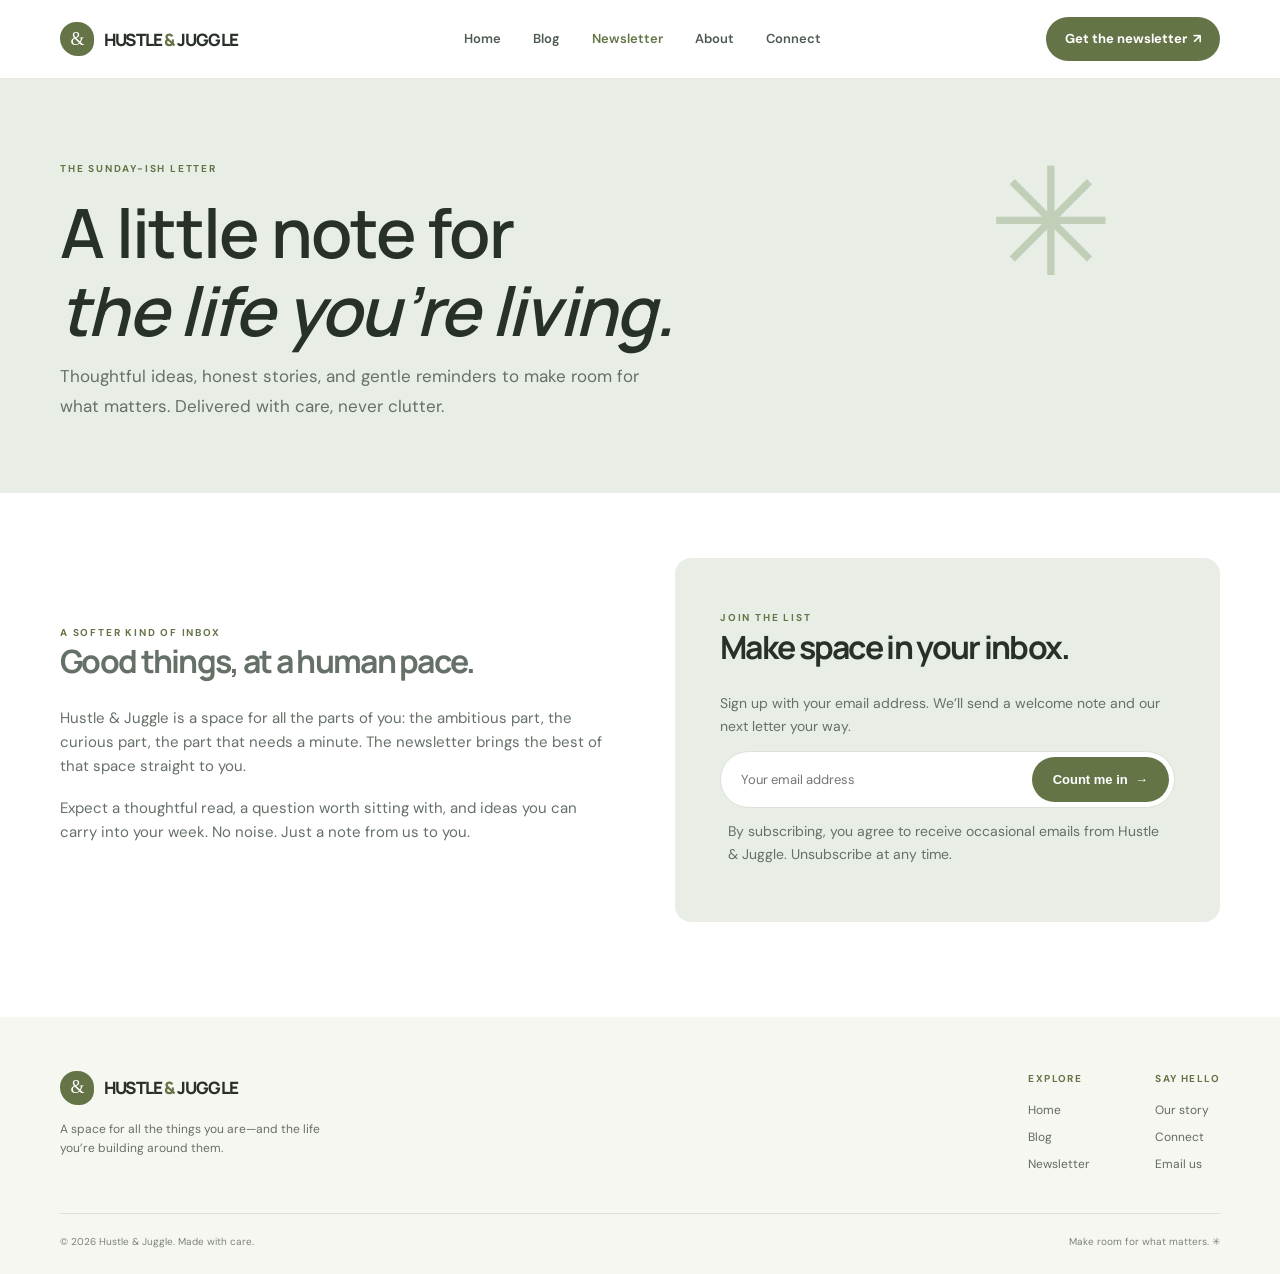
==== newsletter.html @ 801652e8 "Add Hustle & Juggle website" ====
<!doctype html><html lang="en"><head><meta charset="utf-8"><meta name="viewport" content="width=device-width, initial-scale=1"><meta name="description" content="Join the Hustle & Juggle newsletter for thoughtful reads and gentle reminders."><title>Newsletter — Hustle & Juggle</title><link rel="preconnect" href="https://fonts.googleapis.com"><link rel="preconnect" href="https://fonts.gstatic.com" crossorigin><link href="https://fonts.googleapis.com/css2?family=DM+Sans:wght@400;500;600;700&family=Manrope:wght@400;500;600;700;800&display=swap" rel="stylesheet"><link rel="stylesheet" href="styles.css"></head><body><div id="site-header"></div><main><section class="page-hero"><span class="eyebrow">The Sunday-ish letter</span><h1>A little note for<br><em>the life you’re living.</em></h1><p class="lead">Thoughtful ideas, honest stories, and gentle reminders to make room for what matters. Delivered with care, never clutter.</p></section><section class="content-section wrap"><div class="two-col"><div class="prose"><span class="eyebrow">A softer kind of inbox</span><h2>Good things, at a human pace.</h2><p>Hustle & Juggle is a space for all the parts of you: the ambitious part, the curious part, the part that needs a minute. The newsletter brings the best of that space straight to you.</p><p>Expect a thoughtful read, a question worth sitting with, and ideas you can carry into your week. No noise. Just a note from us to you.</p></div><div class="newsletter-large"><span class="eyebrow">Join the list</span><h2>Make space in your inbox.</h2><p>Sign up with your email address. We’ll send a welcome note and our next letter your way.</p><div id="page-signup-form"></div><p class="privacy">By subscribing, you agree to receive occasional emails from Hustle & Juggle. Unsubscribe at any time.</p></div></div></section></main><div id="site-footer"></div><script src="site.js"></script></body></html>
---- styles.css ----
:root{--sage:#a7b7a0;--sage-light:#e8eee5;--olive:#647447;--olive-dark:#384b32;--cream:#f8f6ef;--ink:#273129;--muted:#657067;--line:#dce2d9;--white:#fff;--serif:Georgia,'Times New Roman',serif;--sans:'DM Sans',sans-serif;--display:'Manrope',sans-serif}*{box-sizing:border-box}html{scroll-behavior:smooth}body{margin:0;color:var(--ink);background:#fff;font-family:var(--sans);line-height:1.6}a{color:inherit;text-decoration:none}.wrap{width:min(1160px,calc(100% - 48px));margin-inline:auto}.site-header{position:sticky;top:0;z-index:10;background:rgba(255,255,255,.95);backdrop-filter:blur(14px);border-bottom:1px solid rgba(220,226,217,.75)}.nav-wrap{height:78px;display:flex;align-items:center;justify-content:space-between}.brand{display:flex;align-items:center;gap:10px;font:800 17px var(--display);letter-spacing:-.8px}.brand-mark{height:34px;width:34px;background:var(--olive);color:white;border-radius:50% 50% 45% 55%;display:grid;place-items:center;font:18px var(--serif)}.nav-links{display:flex;align-items:center;gap:32px;font-size:13px;font-weight:600;color:#4f5b50}.nav-links a:hover,.nav-links a[aria-current=page]{color:var(--olive)}.nav-signup,.button{background:var(--olive);color:#fff;padding:12px 19px;border-radius:999px;font-weight:700;font-size:13px;transition:.2s}.nav-signup:hover,.button:hover{background:var(--olive-dark);transform:translateY(-1px)}.menu-toggle{display:none;border:0;background:none;color:var(--ink);font-size:26px}.eyebrow{text-transform:uppercase;letter-spacing:1.8px;font-size:10px;font-weight:700;color:var(--olive)}h1,h2,h3,p{margin-top:0}h1,h2,h3{font-family:var(--display);letter-spacing:-1.7px;line-height:1.15}h1{font-size:clamp(48px,6vw,76px);font-weight:600;margin:18px 0}.hero{min-height:590px;display:grid;grid-template-columns:1.05fr .95fr;align-items:center;gap:40px;padding-block:55px}.hero-copy{max-width:555px}.hero h1 em,h2 em,.story-card h3 em{font:italic 500 1em var(--serif);color:var(--olive)}.lead{font-size:17px;line-height:1.75;color:var(--muted);max-width:455px;margin-bottom:27px}.hero-actions{display:flex;align-items:center;gap:23px}.button{display:inline-flex;align-items:center;gap:23px;padding:15px 21px}.text-link{font-weight:700;font-size:13px;color:var(--olive)}.text-link span{margin-left:4px}.hero-note{display:flex;align-items:center;gap:12px;margin-top:44px;font-size:11px;color:var(--muted)}.avatar-stack{display:flex;padding-left:5px}.avatar-stack i{height:26px;width:26px;margin-left:-5px;border:2px solid white;border-radius:50%;display:grid;place-items:center;background:#d4a986;color:white;font:italic 12px var(--serif)}.avatar-stack i+ i{background:#879876}.hero-art{height:430px;position:relative;display:grid;place-items:center}.art-card{position:absolute;border-radius:180px 180px 22px 22px;display:flex;flex-direction:column;align-items:center;justify-content:center}.art-back{width:270px;height:385px;right:45px;top:10px;background:#dce6d7;overflow:hidden}.art-back>span{position:absolute;top:43px;font:700 10px var(--sans);letter-spacing:3px;color:var(--olive)}.sun{height:180px;width:180px;border-radius:50%;background:#bfcbab;position:absolute;bottom:34px;right:-13px}.art-front{width:255px;height:330px;left:35px;bottom:10px;background:var(--olive);color:#fff;align-items:flex-start;padding:42px 32px;box-shadow:0 20px 50px #53674430;transform:rotate(-5deg)}.art-caption{font-size:10px;letter-spacing:1px;text-transform:uppercase;opacity:.7}.art-front p{font:26px/1.4 var(--serif);margin-top:35px}.art-front p em{color:#dbe4ca}.art-scribble{font-size:35px;align-self:flex-end}.art-leaf{position:absolute;color:#8d9e77}.leaf-one{font-size:54px;right:24px;bottom:44px}.leaf-two{font-size:42px;left:22px;top:35px}.ticker{overflow:hidden;background:var(--cream);color:#65734c;font-weight:700;font-size:11px;letter-spacing:2px;padding:17px 0;white-space:nowrap}.ticker div{word-spacing:14px;text-align:center}.ticker b{color:#9eaa89}.section{padding-block:95px}.section-head{display:flex;align-items:end;justify-content:space-between;margin-bottom:37px}.section-head h2,.signup-panel h2,.page-hero h1{font-size:clamp(34px,4vw,48px);font-weight:600;margin:12px 0 0}.story-grid{display:grid;grid-template-columns:repeat(3,1fr);gap:18px}.story-card{border-radius:15px;min-height:340px;padding:23px;display:flex;flex-direction:column;position:relative;overflow:hidden;transition:transform .2s}.story-card:hover{transform:translateY(-5px)}.story-sage{background:var(--sage-light)}.story-cream{background:#f6f1e8}.story-olive{background:#e9ebdf}.story-tag{font-size:9px;font-weight:700;letter-spacing:1.4px;color:var(--olive)}.story-icon{position:absolute;right:22px;top:18px;font-size:30px;color:#a4b291}.story-card h3{font-weight:600;font-size:26px;margin:0 0 12px}.story-card p{font-size:13px;color:var(--muted);max-width:230px}.story-card>div{margin-top:auto}.story-arrow{font-size:11px;color:var(--olive);font-weight:700;margin-top:17px}.quote-band{background:var(--olive-dark);color:#fff}.quote-inner{padding:74px 0 68px;position:relative;text-align:center}.quote-mark{font:100px/.7 var(--serif);color:#a8b691;opacity:.85}.quote-inner blockquote{font:clamp(28px,4vw,43px)/1.35 var(--serif);margin:4px auto 16px}.quote-by{font-size:11px;letter-spacing:1px;color:#d5decc}.quote-flower{position:absolute;right:8%;top:38%;font-size:44px;color:#a8b691}.home-signup{padding-block:83px 100px}.signup-panel{background:var(--sage-light);border-radius:18px;padding:56px 7%;display:grid;grid-template-columns:1fr 1fr;gap:45px;align-items:center;position:relative;overflow:hidden}.signup-panel h2{margin:13px 0}.signup-panel>div:first-child p{font-size:14px;color:var(--muted);max-width:420px;margin-bottom:0}.signup-box{position:relative;z-index:1}.signup-spark{position:absolute;right:35px;top:19px;font-size:50px;color:#b3c0aa}.email-form{display:flex;background:#fff;border:1px solid var(--line);border-radius:999px;padding:5px;gap:5px}.email-form input{min-width:0;flex:1;border:0;background:transparent;padding:12px 15px;font:13px var(--sans);outline:0;color:var(--ink)}.email-form button{border:0;cursor:pointer;white-space:nowrap}.privacy{font-size:10px;color:var(--muted);margin:12px 8px}.site-footer{background:#f7f7f2;padding:54px 0 24px}.footer-top{display:flex;justify-content:space-between;gap:40px;padding-bottom:38px;border-bottom:1px solid var(--line)}.footer-brand p{font-size:12px;max-width:265px;color:var(--muted);margin:15px 0}.footer-links{display:flex;gap:65px}.footer-links div{display:grid;gap:8px;align-content:start}.footer-links strong{font-size:10px;text-transform:uppercase;letter-spacing:1.4px;color:var(--olive);margin-bottom:6px}.footer-links a{font-size:12px;color:#606b60}.footer-bottom{padding-top:20px;display:flex;justify-content:space-between;font-size:10px;color:#7a847a}.page-hero{background:var(--sage-light);padding:75px max(24px,calc((100% - 1160px)/2)) 72px;position:relative;overflow:hidden}.page-hero h1{font-size:clamp(44px,6vw,68px);margin:13px 0}.page-hero .lead{max-width:580px;margin-bottom:0}.page-hero:after{content:'✳';position:absolute;right:13%;top:25px;color:#c2cfb8;font-size:150px}.content-section{padding-block:65px 95px}.content-section h2{font-size:32px}.article-list{display:grid;gap:18px}.article{padding:27px 30px;border:1px solid var(--line);border-radius:13px;display:grid;grid-template-columns:130px 1fr 30px;gap:24px;align-items:center}.article-date{font-size:10px;letter-spacing:1px;text-transform:uppercase;color:var(--olive)}.article h2{font-size:22px;margin:0 0 6px;letter-spacing:-.7px}.article p{font-size:13px;color:var(--muted);margin:0}.article .arrow{color:var(--olive);font-size:20px}.two-col{display:grid;grid-template-columns:1fr 1fr;gap:70px;align-items:center}.prose{color:var(--muted);font-size:15px}.prose p{margin-bottom:18px}.values{display:grid;grid-template-columns:repeat(3,1fr);gap:16px;margin-top:35px}.value{padding:23px;border-radius:12px;background:var(--cream)}.value span{font-size:23px;color:var(--olive)}.value h3{font-size:17px;letter-spacing:-.4px;margin:12px 0 7px}.value p{font-size:12px;color:var(--muted);margin:0}.newsletter-large{background:var(--sage-light);padding:45px;border-radius:16px}.newsletter-large h2{font-size:32px}.newsletter-large p{color:var(--muted);font-size:14px}.newsletter-large .email-form{max-width:520px}.contact-card{background:var(--cream);padding:34px;border-radius:14px}.contact-card a{color:var(--olive);font-weight:700}.connect-grid{display:grid;grid-template-columns:1.1fr .9fr;gap:50px}.connect-note{font:italic 24px/1.5 var(--serif);color:var(--olive-dark)}@media(max-width:760px){.wrap{width:min(100% - 36px,560px)}.nav-wrap{height:68px}.menu-toggle{display:block}.nav-signup{display:none}.nav-links{display:none;position:absolute;top:68px;left:0;right:0;background:#fff;padding:18px 24px 25px;box-shadow:0 15px 22px #1f34200c;flex-direction:column;align-items:flex-start;gap:18px}.nav-links.open{display:flex}.nav-links .mobile-signup{display:block!important}.hero{grid-template-columns:1fr;padding-top:57px;gap:10px}.hero h1{font-size:54px}.hero-art{height:380px}.art-back{right:25px}.art-front{left:25px}.section{padding-block:67px}.section-head{align-items:flex-start;gap:20px;flex-direction:column}.story-grid{grid-template-columns:1fr}.story-card{min-height:285px}.quote-inner{padding:60px 0}.quote-flower{right:0;top:15px;font-size:28px}.signup-panel{grid-template-columns:1fr;padding:34px 25px;gap:25px}.signup-spark{right:16px;top:10px;font-size:32px}.email-form{border-radius:13px;flex-direction:column;padding:8px}.email-form input{padding:13px}.email-form .button{justify-content:center}.footer-top{flex-direction:column}.footer-links{gap:35px}.footer-bottom{gap:14px;flex-direction:column}.page-hero{padding:60px 24px}.page-hero:after{right:-10px;font-size:92px;top:18px}.article{grid-template-columns:1fr 22px;gap:7px 14px;padding:22px}.article-date{grid-column:1}.article>div{grid-column:1}.article .arrow{grid-column:2;grid-row:1/3}.two-col,.connect-grid{grid-template-columns:1fr;gap:30px}.values{grid-template-columns:1fr}.newsletter-large{padding:27px 20px}}@media(min-width:761px){.nav-links .mobile-signup{display:none!important}}
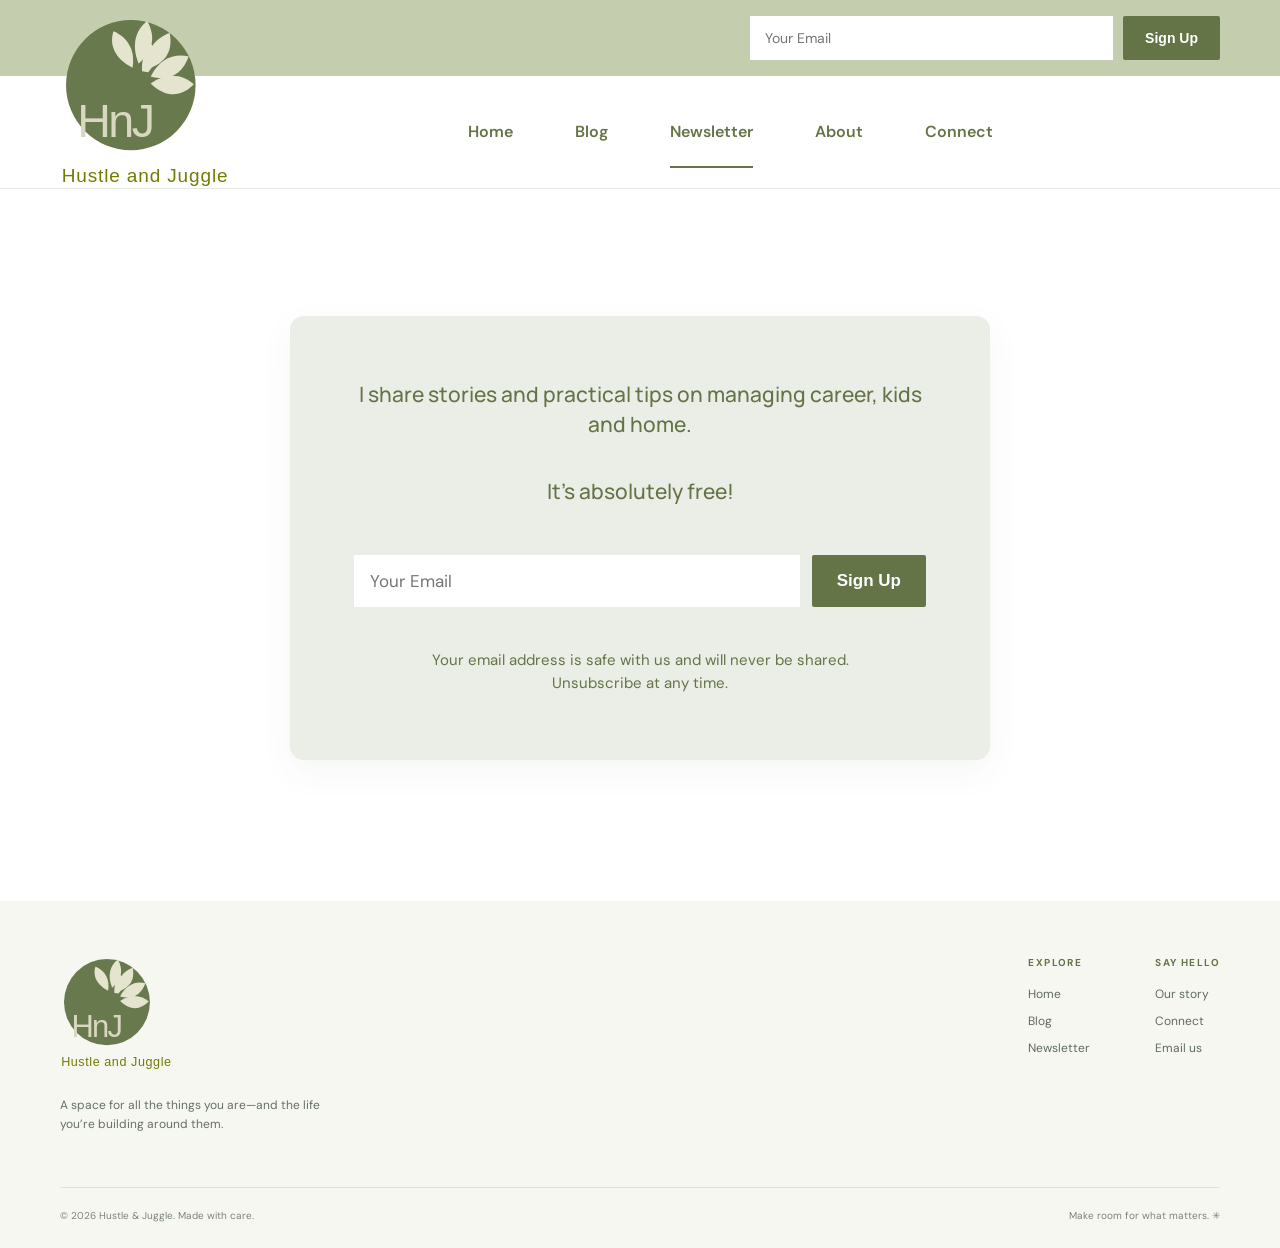
==== commit 3793fffb: "Refresh header and newsletter layout" ====
--- a/newsletter.html
+++ b/newsletter.html
@@ -1 +1 @@
-<!doctype html><html lang="en"><head><meta charset="utf-8"><meta name="viewport" content="width=device-width, initial-scale=1"><meta name="description" content="Join the Hustle & Juggle newsletter for thoughtful reads and gentle reminders."><title>Newsletter — Hustle & Juggle</title><link rel="preconnect" href="https://fonts.googleapis.com"><link rel="preconnect" href="https://fonts.gstatic.com" crossorigin><link href="https://fonts.googleapis.com/css2?family=DM+Sans:wght@400;500;600;700&family=Manrope:wght@400;500;600;700;800&display=swap" rel="stylesheet"><link rel="stylesheet" href="styles.css"></head><body><div id="site-header"></div><main><section class="page-hero"><span class="eyebrow">The Sunday-ish letter</span><h1>A little note for<br><em>the life you’re living.</em></h1><p class="lead">Thoughtful ideas, honest stories, and gentle reminders to make room for what matters. Delivered with care, never clutter.</p></section><section class="content-section wrap"><div class="two-col"><div class="prose"><span class="eyebrow">A softer kind of inbox</span><h2>Good things, at a human pace.</h2><p>Hustle & Juggle is a space for all the parts of you: the ambitious part, the curious part, the part that needs a minute. The newsletter brings the best of that space straight to you.</p><p>Expect a thoughtful read, a question worth sitting with, and ideas you can carry into your week. No noise. Just a note from us to you.</p></div><div class="newsletter-large"><span class="eyebrow">Join the list</span><h2>Make space in your inbox.</h2><p>Sign up with your email address. We’ll send a welcome note and our next letter your way.</p><div id="page-signup-form"></div><p class="privacy">By subscribing, you agree to receive occasional emails from Hustle & Juggle. Unsubscribe at any time.</p></div></div></section></main><div id="site-footer"></div><script src="site.js"></script></body></html>
+<!doctype html><html lang="en"><head><meta charset="utf-8"><meta name="viewport" content="width=device-width, initial-scale=1"><meta name="description" content="Stories and practical tips on managing career, kids and home. Free to join. Unsubscribe at any time."><title>Newsletter — Hustle & Juggle</title><link rel="preconnect" href="https://fonts.googleapis.com"><link rel="preconnect" href="https://fonts.gstatic.com" crossorigin><link href="https://fonts.googleapis.com/css2?family=DM+Sans:wght@400;500;600;700&family=Manrope:wght@400;500;600;700;800&display=swap" rel="stylesheet"><link rel="stylesheet" href="styles.css"></head><body><div id="site-header"></div><main class="newsletter-page"><section class="newsletter-content" id="newsletter-content"><p class="newsletter-promise">I share stories and practical tips on managing career, kids and home.</p><p class="newsletter-free">It’s absolutely free!</p><div id="page-signup-form"></div><p class="newsletter-privacy">Your email address is safe with us and will never be shared.<br>Unsubscribe at any time.</p></section></main><div id="site-footer"></div><script src="site.js"></script></body></html>
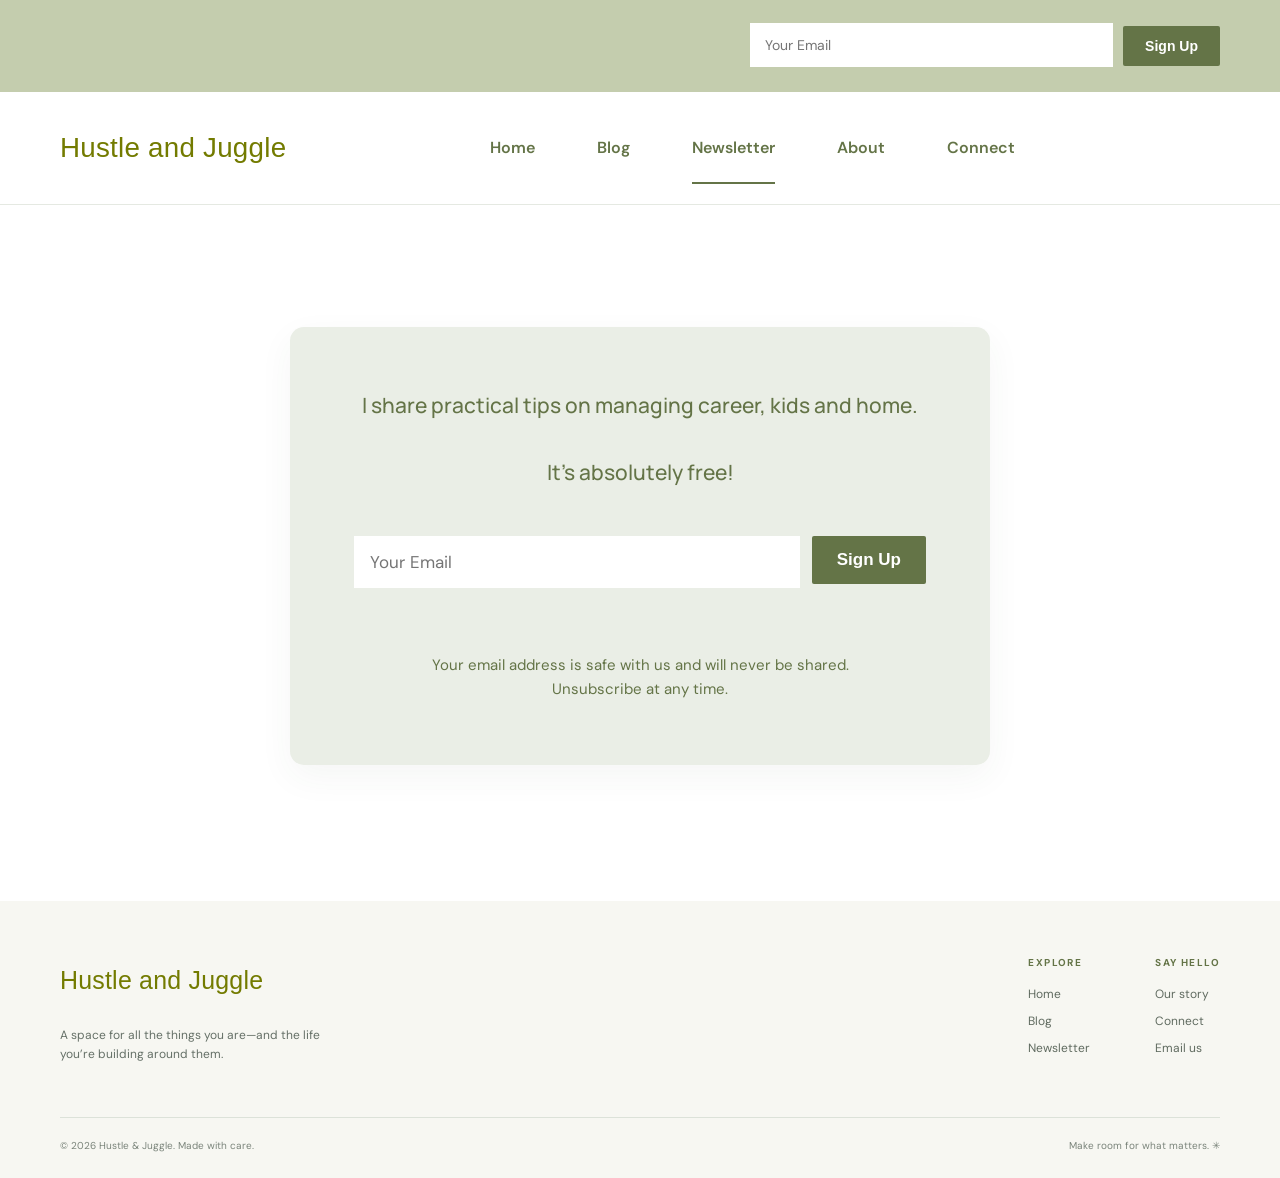
==== commit 7a6ba898: "Refine signup validation and header layout" ====
--- a/newsletter.html
+++ b/newsletter.html
@@ -1 +1 @@
-<!doctype html><html lang="en"><head><meta charset="utf-8"><meta name="viewport" content="width=device-width, initial-scale=1"><meta name="description" content="Stories and practical tips on managing career, kids and home. Free to join. Unsubscribe at any time."><title>Newsletter — Hustle & Juggle</title><link rel="preconnect" href="https://fonts.googleapis.com"><link rel="preconnect" href="https://fonts.gstatic.com" crossorigin><link href="https://fonts.googleapis.com/css2?family=DM+Sans:wght@400;500;600;700&family=Manrope:wght@400;500;600;700;800&display=swap" rel="stylesheet"><link rel="stylesheet" href="styles.css"></head><body><div id="site-header"></div><main class="newsletter-page"><section class="newsletter-content" id="newsletter-content"><p class="newsletter-promise">I share stories and practical tips on managing career, kids and home.</p><p class="newsletter-free">It’s absolutely free!</p><div id="page-signup-form"></div><p class="newsletter-privacy">Your email address is safe with us and will never be shared.<br>Unsubscribe at any time.</p></section></main><div id="site-footer"></div><script src="site.js"></script></body></html>
+<!doctype html><html lang="en"><head><meta charset="utf-8"><meta name="viewport" content="width=device-width, initial-scale=1"><meta name="description" content="Practical tips on managing career, kids and home. Free to join. Unsubscribe at any time."><title>Newsletter — Hustle & Juggle</title><link rel="preconnect" href="https://fonts.googleapis.com"><link rel="preconnect" href="https://fonts.gstatic.com" crossorigin><link href="https://fonts.googleapis.com/css2?family=DM+Sans:wght@400;500;600;700&family=Manrope:wght@400;500;600;700;800&display=swap" rel="stylesheet"><link rel="stylesheet" href="styles.css"></head><body><div id="site-header"></div><main class="newsletter-page"><section class="newsletter-content" id="newsletter-content"><p class="newsletter-promise">I share practical tips on managing career, kids and home.</p><p class="newsletter-free">It’s absolutely free!</p><div id="page-signup-form"></div><p class="newsletter-privacy">Your email address is safe with us and will never be shared.<br>Unsubscribe at any time.</p></section></main><div id="site-footer"></div><script src="site.js"></script></body></html>
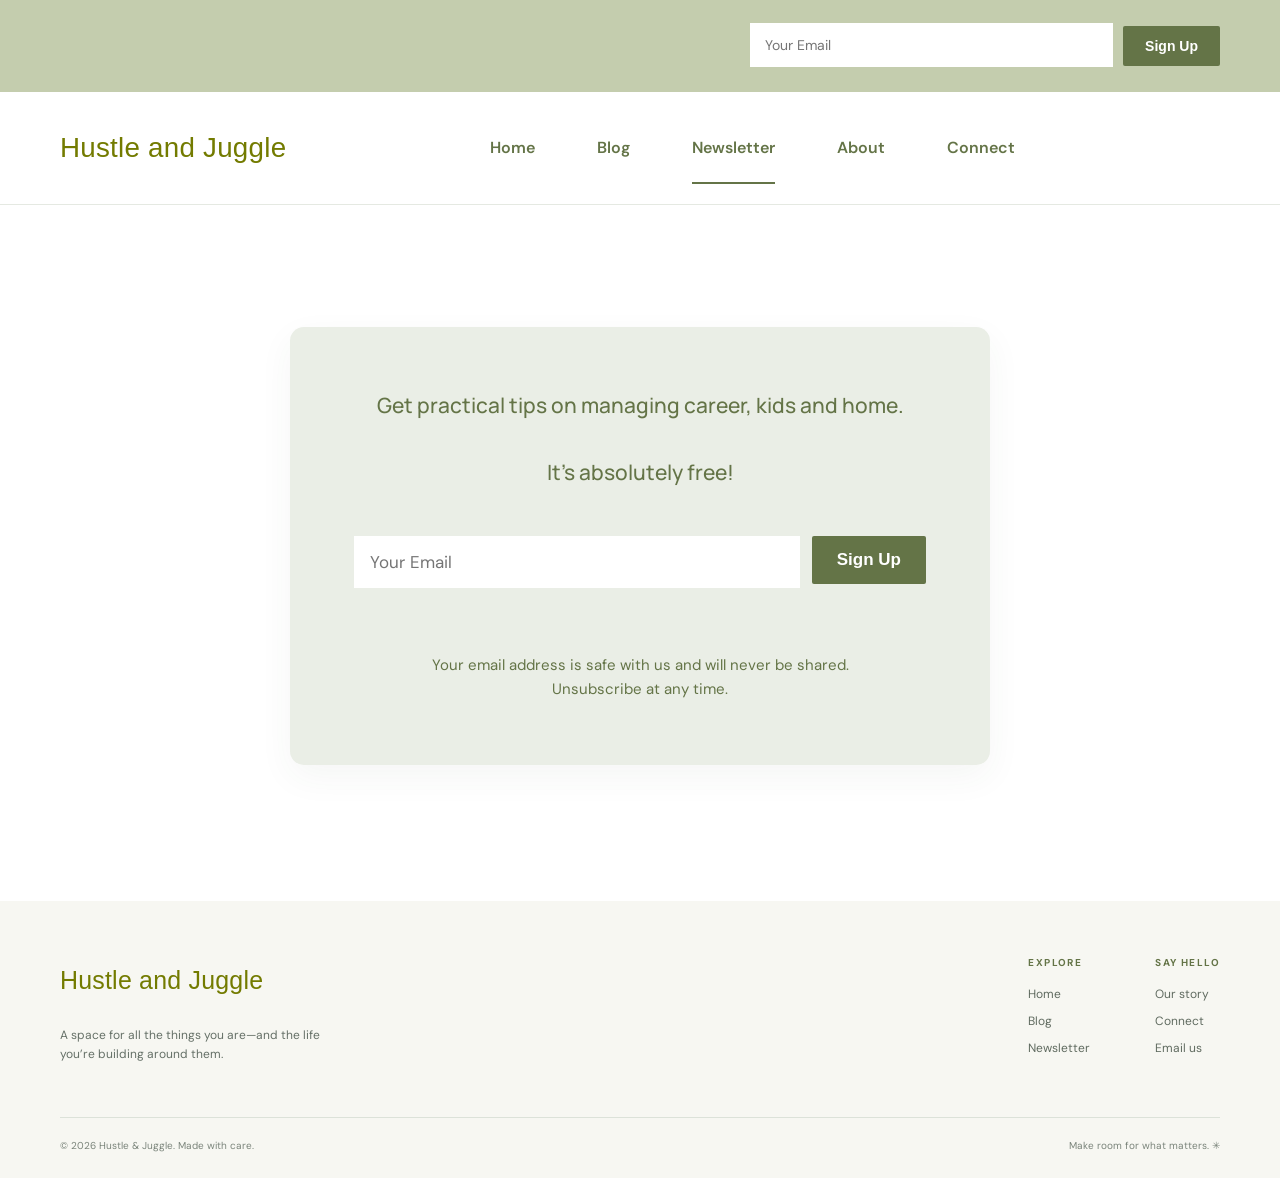
==== commit cde848d2: "Update newsletter headline" ====
--- a/newsletter.html
+++ b/newsletter.html
@@ -1 +1 @@
-<!doctype html><html lang="en"><head><meta charset="utf-8"><meta name="viewport" content="width=device-width, initial-scale=1"><meta name="description" content="Practical tips on managing career, kids and home. Free to join. Unsubscribe at any time."><title>Newsletter — Hustle & Juggle</title><link rel="preconnect" href="https://fonts.googleapis.com"><link rel="preconnect" href="https://fonts.gstatic.com" crossorigin><link href="https://fonts.googleapis.com/css2?family=DM+Sans:wght@400;500;600;700&family=Manrope:wght@400;500;600;700;800&display=swap" rel="stylesheet"><link rel="stylesheet" href="styles.css"></head><body><div id="site-header"></div><main class="newsletter-page"><section class="newsletter-content" id="newsletter-content"><p class="newsletter-promise">I share practical tips on managing career, kids and home.</p><p class="newsletter-free">It’s absolutely free!</p><div id="page-signup-form"></div><p class="newsletter-privacy">Your email address is safe with us and will never be shared.<br>Unsubscribe at any time.</p></section></main><div id="site-footer"></div><script src="site.js"></script></body></html>
+<!doctype html><html lang="en"><head><meta charset="utf-8"><meta name="viewport" content="width=device-width, initial-scale=1"><meta name="description" content="Practical tips on managing career, kids and home. Free to join. Unsubscribe at any time."><title>Newsletter — Hustle & Juggle</title><link rel="preconnect" href="https://fonts.googleapis.com"><link rel="preconnect" href="https://fonts.gstatic.com" crossorigin><link href="https://fonts.googleapis.com/css2?family=DM+Sans:wght@400;500;600;700&family=Manrope:wght@400;500;600;700;800&display=swap" rel="stylesheet"><link rel="stylesheet" href="styles.css"></head><body><div id="site-header"></div><main class="newsletter-page"><section class="newsletter-content" id="newsletter-content"><p class="newsletter-promise">Get practical tips on managing career, kids and home.</p><p class="newsletter-free">It’s absolutely free!</p><div id="page-signup-form"></div><p class="newsletter-privacy">Your email address is safe with us and will never be shared.<br>Unsubscribe at any time.</p></section></main><div id="site-footer"></div><script src="site.js"></script></body></html>
